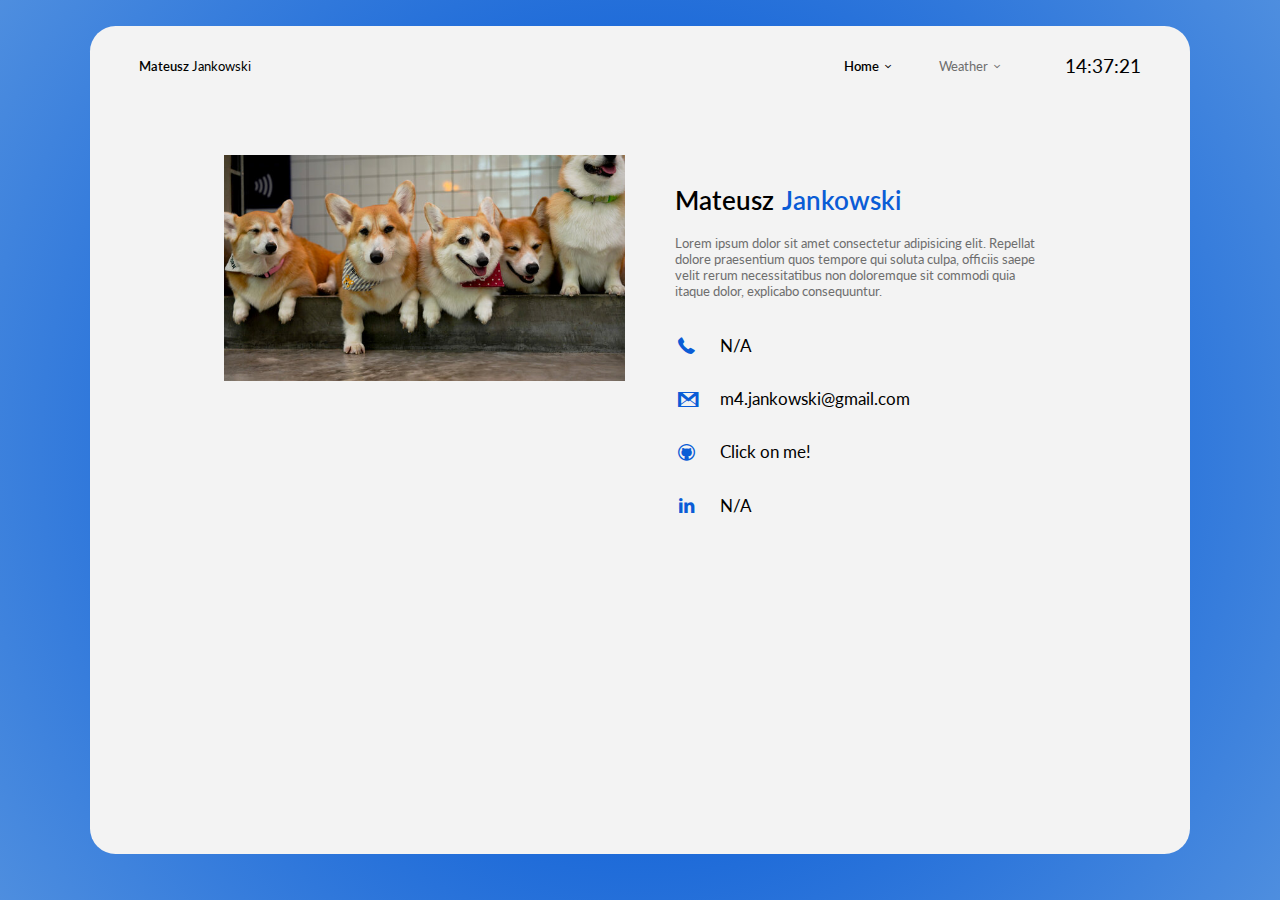
==== index.html @ e9680601 "Fixes" ====
<!DOCTYPE html>
<html lang="en">
<head>
    <meta charset="UTF-8">
    <meta http-equiv="X-UA-Compatible" content="IE=edge">
    <meta name="viewport" content="width=device-width, initial-scale=1.0">
    <meta name="description" content="Moja strona CV">
    <meta name="keywords" content="CV, strona, QA, programowanie, testy">

    <link rel="stylesheet" href="index.css" type="text/css">
    <link rel="stylesheet" href="css/fontello.css" type="text/css">
    <link rel="preconnect" href="https://fonts.googleapis.com">
    <link rel="preconnect" href="https://fonts.gstatic.com" crossorigin>
    <link href="https://fonts.googleapis.com/css2?family=Lato:wght@300;400;700&display=swap" rel="stylesheet">

    <script src="clock.js"></script>

    <title>StronaCV</title>
</head>

<body>
    <div class="maintile">
        <header>
            <div class="name"><span>Mateusz</span> Jankowski</div>
            <nav>
                <ol>
                    <li><a href="index.html" id="picked">Home<i class="icon-down-open-mini"></i></a></li>
                    <li><a href="weather/weather.html">Weather<i class="icon-down-open-mini"></i></a></li>
                </ol>
            </nav>
            <div id="clock" onload="currentTime()"></div>
        </header>

        <main>
            <div class="container">
                <div class="profilePicture"><img src="icons/corgis.jpg"></div>
                <div class="profileText">
                    <p class="mateusz">Mateusz <span class="jankowski">Jankowski</span></p>
                    <p class="aboutMe">Lorem ipsum dolor sit amet consectetur adipisicing elit. Repellat dolore praesentium quos tempore qui soluta culpa, officiis saepe velit rerum
                        necessitatibus non doloremque sit commodi quia itaque dolor, explicabo consequuntur.</p>
                    <div class="media">
                        <p> <i class="icon-phone"></i> N/A</p>
                        <p> <i class="icon-gmail"></i> m4.jankowski@gmail.com</p>
                        <p> <i class="icon-github-circled"></i> <a href="https://github.com/SeaaRaider">Click on me!</a></p>
                        <p> <i class="icon-linkedin"></i> N/A</p>
                    </div>
                </div>
            </div>
        </main>
    </div>
</body>
</html>
---- index.css ----
:root
{
    --deepBlue: #0a5cd6;
    --lightGray: #f3f3f3;
    --gray: #6e6e6e;
}

html
{
    height: 100%;
    font-family: Lato, sans-serif;
}

body
{
    position: fixed;
    height: 100%;
    background: radial-gradient(circle, rgba(10,92,214,1) 31%, rgba(78,142,223,1) 100%);
    margin: 0;
}

.maintile
{
    min-height: 92%;
    font-size: 1vw;
    margin: 2% 7%;
    background-color: var(--lightGray);
    border-radius: 2vw;
}

header
{
    margin: 0 4.5%;
    display: flex;
    align-items: center;
}

.name
{
    color: black;
    margin-right: auto;
}

.name span
{
    margin: 0;
    display: inline-block;
    font-weight: 600;
}

#picked
{
    color: black;
    font-weight: 600;
}

header li
{
    padding: 1.5vmax 1.5vmax;
    display: inline-block;
}

header li a
{
    text-decoration: none;
    color: var(--gray);
}

header li a:hover
{
    opacity: 70%;
}

#clock
{
    margin-left: 4%;
    font-size: 1.5vmax;;
}

main
{
    margin: 4.5%;
    display: flex;
    justify-content: center;
}

.container
{
    display: flex;
    flex-direction: row;
    justify-content: center;
    gap: 3%;
}

.profilePicture
{
    max-width: 40%;
}

.profilePicture img
{
    max-width: 100%;
}

.profileText
{
    padding-top: 1%;
    min-width: 35%;
    max-width: 40%;
}

.mateusz
{
    font-size: 2vmax;
    font-weight: 600;
    margin: 5%;
}

.jankowski
{
    font-size: 2vmax;
    font-weight: 600;
    color: var(--deepBlue);
    margin-left: 0.6%;
}

.aboutMe
{
    margin: 5%;
    color: var(--gray);
}

.media
{
    display: flex;
    flex-direction: column;
    font-size: 1.3vmax;
    margin: 5%;
}

.media i
{
    margin: 8% 5% 8% 0;
    color: var(--deepBlue);
}

.media a
{
    text-decoration: none;
    color: black;
}
---- css/fontello.css ----
@font-face {
  font-family: 'fontello';
  src: url('../font/fontello.eot?42477192');
  src: url('../font/fontello.eot?42477192#iefix') format('embedded-opentype'),
       url('../font/fontello.woff2?42477192') format('woff2'),
       url('../font/fontello.woff?42477192') format('woff'),
       url('../font/fontello.ttf?42477192') format('truetype'),
       url('../font/fontello.svg?42477192#fontello') format('svg');
  font-weight: normal;
  font-style: normal;
}
/* Chrome hack: SVG is rendered more smooth in Windozze. 100% magic, uncomment if you need it. */
/* Note, that will break hinting! In other OS-es font will be not as sharp as it could be */
/*
@media screen and (-webkit-min-device-pixel-ratio:0) {
  @font-face {
    font-family: 'fontello';
    src: url('../font/fontello.svg?42477192#fontello') format('svg');
  }
}
*/
[class^="icon-"]:before, [class*=" icon-"]:before {
  font-family: "fontello";
  font-style: normal;
  font-weight: normal;
  speak: never;

  display: inline-block;
  text-decoration: inherit;
  width: 1em;
  margin-right: .2em;
  text-align: center;
  /* opacity: .8; */

  /* For safety - reset parent styles, that can break glyph codes*/
  font-variant: normal;
  text-transform: none;

  /* fix buttons height, for twitter bootstrap */
  line-height: 1em;

  /* Animation center compensation - margins should be symmetric */
  /* remove if not needed */
  margin-left: .2em;

  /* you can be more comfortable with increased icons size */
  /* font-size: 120%; */

  /* Font smoothing. That was taken from TWBS */
  -webkit-font-smoothing: antialiased;
  -moz-osx-font-smoothing: grayscale;

  /* Uncomment for 3D effect */
  /* text-shadow: 1px 1px 1px rgba(127, 127, 127, 0.3); */
}

.icon-cloud-sun-inv:before { content: '\e800'; } /* '' */
.icon-home:before { content: '\e801'; } /* '' */
.icon-user:before { content: '\e802'; } /* '' */
.icon-login:before { content: '\e803'; } /* '' */
.icon-gmail:before { content: '\e804'; } /* '' */
.icon-phone:before { content: '\e805'; } /* '' */
.icon-github-circled:before { content: '\e806'; } /* '' */
.icon-down-open-mini:before { content: '\e808'; } /* '' */
.icon-paw:before { content: '\f1b0'; font-size: 25px; margin-right: 12px; padding-top: 2px;} /* '' */
.icon-linkedin:before { content: '\f318'; } /* '' */
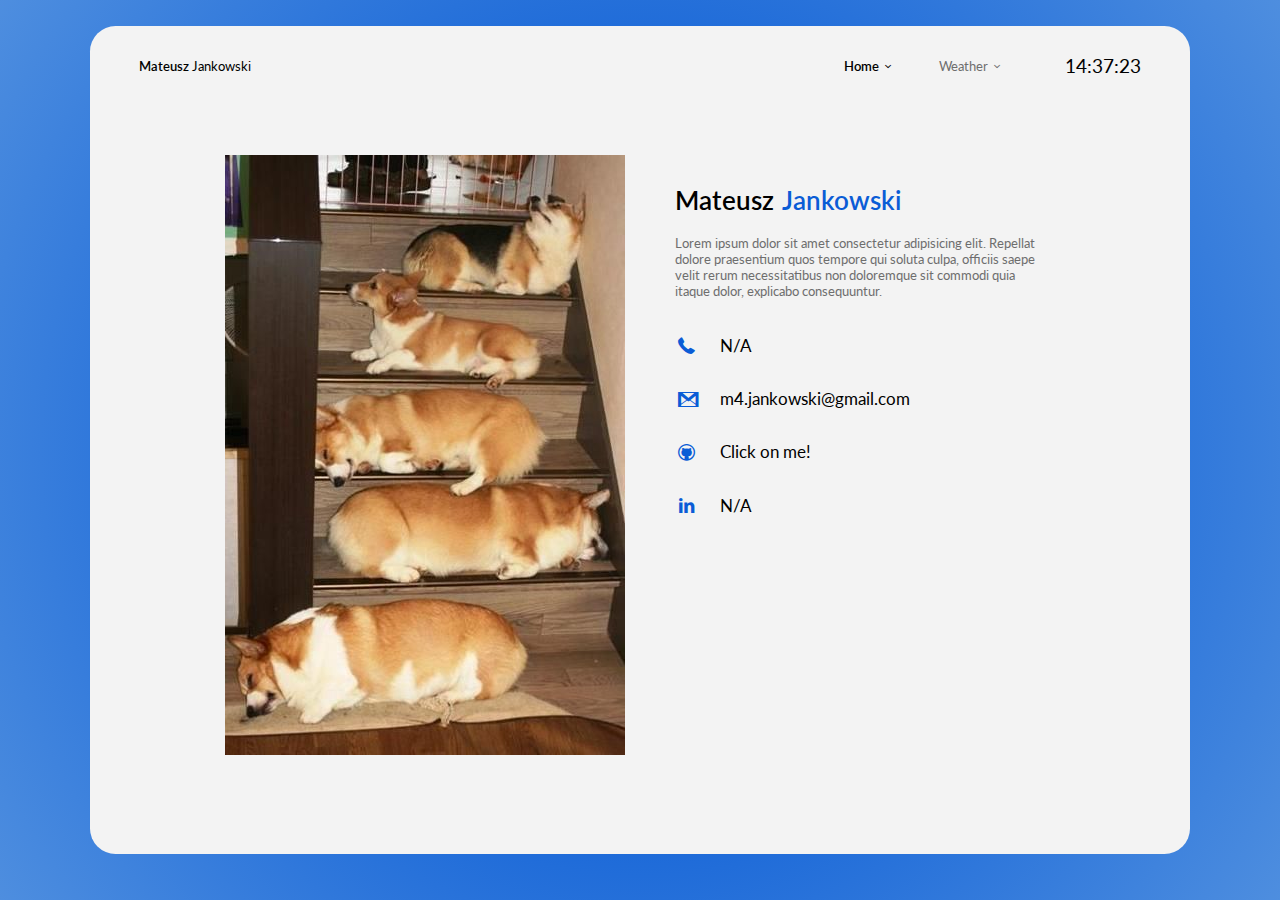
==== commit 902a3b17: "Minor changes" ====
--- a/index.html
+++ b/index.html
@@ -25,7 +25,7 @@
             <nav>
                 <ol>
                     <li><a href="index.html" id="picked">Home<i class="icon-down-open-mini"></i></a></li>
-                    <li><a href="weather/weather.html">Weather<i class="icon-down-open-mini"></i></a></li>
+                    <li><a href="weather.html">Weather<i class="icon-down-open-mini"></i></a></li>
                 </ol>
             </nav>
             <div id="clock" onload="currentTime()"></div>
@@ -33,7 +33,7 @@
 
         <main>
             <div class="container">
-                <div class="profilePicture"><img src="icons/corgis.jpg"></div>
+                <div class="profilePicture"><img src="icons/corgis2.jpg"></div>
                 <div class="profileText">
                     <p class="mateusz">Mateusz <span class="jankowski">Jankowski</span></p>
                     <p class="aboutMe">Lorem ipsum dolor sit amet consectetur adipisicing elit. Repellat dolore praesentium quos tempore qui soluta culpa, officiis saepe velit rerum
